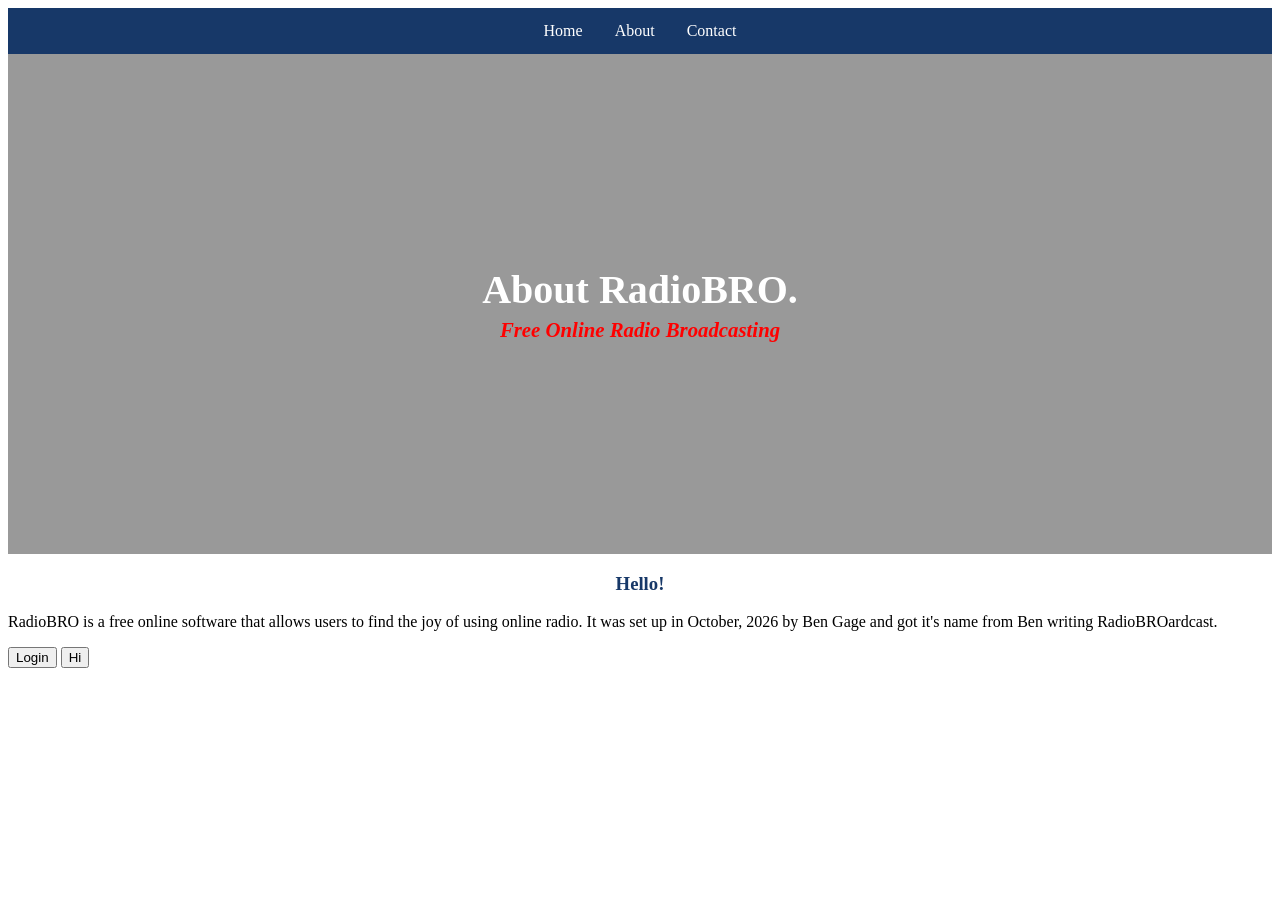
==== about/index.html @ 157279ac "Update site navigation to use clean folder URLs without .html extensions and add about/contact index" ====
<html>
    <head>
        <title>About-RadioBRO</title>
        <link rel="stylesheet" href="../styles.css">
    </head>

    <body>
        <ul>
            <li><a href="../">Home</a></li>
            <li><a href="./">About</a></li>
            <li><a href="../contact/">Contact</a></li>
        </ul>

        <header style="
            position: relative;
            height: 500px;
            overflow: hidden;
            display: flex;
            flex-direction: column;
            align-items: center;
            justify-content: center;
            color: white;
            text-align: center;
        ">
            <video
                autoplay
                muted
                loop
                playsinline
                style="
                    position: absolute;
                    top: 0;
                    left: 0;
                    width: 100%;
                    height: 100%;
                    object-fit: cover;
                    z-index: 0;
                "
            >
                <source src="../untitled design.mp4" type="video/mp4">
                Your browser does not support background video.
            </video>

            <div style="
                position: absolute;
                top: 0;
                left: 0;
                width: 100%;
                height: 100%;
                background: rgba(0, 0, 0, 0.4);
                z-index: 1;
            "></div>

            <h1 style="
                position: relative;
                z-index: 2;
                margin: 0;
                font-size: 2.5rem;
            ">
                About RadioBRO.
            </h1>

            <h2 class="slogan" style="
                position: relative;
                z-index: 2;
                margin: 5px 0 0;
                color: red;
                font-size: 1.3rem;
            ">
                Free Online Radio Broadcasting
            </h2>
        </header>

        <h3 style="
            text-align: center;
            color: #173868
;
        ">
            Hello!
        </h3>
        <p> RadioBRO is a free online software that allows users to find the joy of using online radio. It was set up in October, 2026 by Ben Gage and got it's name from Ben writing RadioBROardcast. </p>
        <button>Login</button>
        <button onclick="alert('Hello')">Hi</button>
    </body>
</html>
---- styles.css ----
ul {
    list-style-type: none;
    margin: 0;
    padding: 0;
    display: flex;
    background-color: #173868;
    justify-content: center;
    }
ul li a {
    display: block;
    color: white;
    text-align: center;
    padding: 14px 16px;
    text-decoration: none;
    }
ul li a:hover {
    background-color: #173900;
    }
h1 {
  font-size: clamp(2.5rem, 8vw, 6rem);
}
.slogan {
  font-size: clamp(1.5rem, 4vw, 2.5rem);
  font-style: italic;
  color: #666;
  margin-top: 0.5rem;
.hero {
  position: relative;
  height: 100px;
  overflow: hidden;
  display: flex;
  align-items: center;
  justify-content: center;
  color: white;
  text-align: center;
}

.hero-video {
  position: absolute;
  inset: 0;
  width: 100%;
  height: 100%;
  object-fit: cover;
  z-index: 0;
}

.hero-overlay {
  position: absolute;
  inset: 0;
  background: rgba(0, 0, 0, 0.4);
  z-index: 1;
}

.hero-content {
  position: relative;
  z-index: 2;
}

.hero h1 {
  margin: 0;
  font-size: 2.5rem;
  line-height: 1;
}

.slogan {
  margin: 0.25rem 0 0;
  font-size: 1.2rem;
}
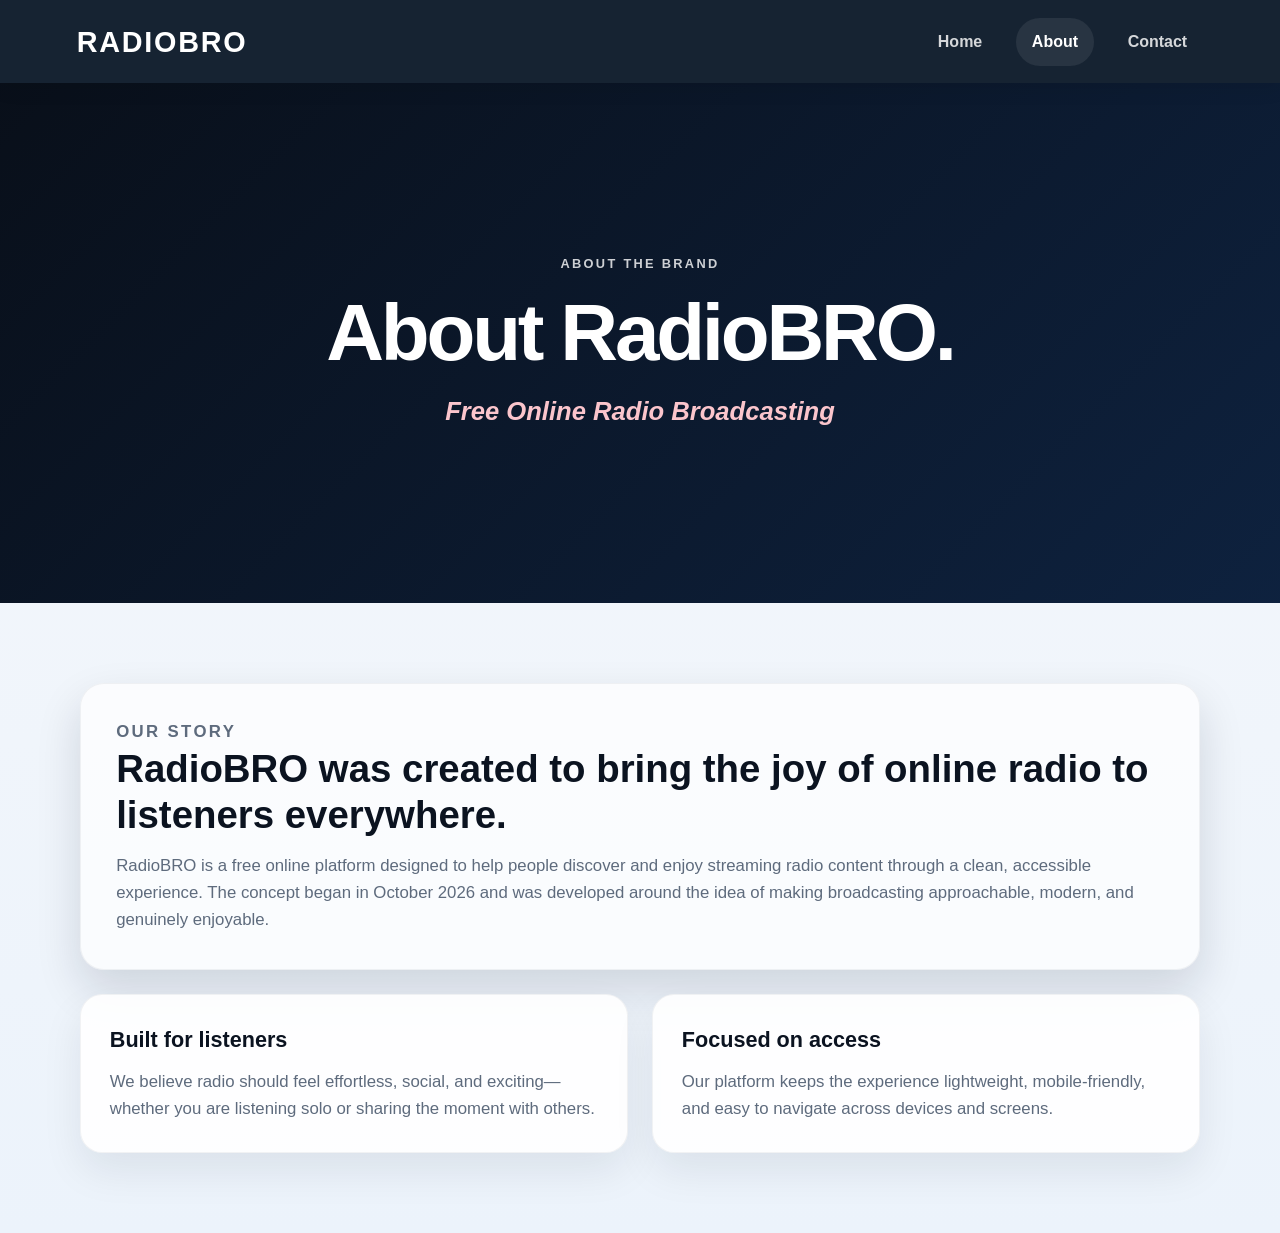
==== commit cdd765a0: "Refresh the site with a polished, modern design for the homepage, about page, and contact page." ====
--- a/about/index.html
+++ b/about/index.html
@@ -1,85 +1,52 @@
-<html>
+<!DOCTYPE html>
+<html lang="en">
     <head>
-        <title>About-RadioBRO</title>
+        <meta charset="UTF-8">
+        <meta name="viewport" content="width=device-width, initial-scale=1.0">
+        <title>About | RadioBRO</title>
         <link rel="stylesheet" href="../styles.css">
     </head>
+    <body>
+        <nav class="topbar">
+            <div class="brand">RadioBRO</div>
+            <div class="nav-links">
+                <a href="../">Home</a>
+                <a class="active" href="./">About</a>
+                <a href="../contact/">Contact</a>
+            </div>
+        </nav>
 
-    <body>
-        <ul>
-            <li><a href="../">Home</a></li>
-            <li><a href="./">About</a></li>
-            <li><a href="../contact/">Contact</a></li>
-        </ul>
-
-        <header style="
-            position: relative;
-            height: 500px;
-            overflow: hidden;
-            display: flex;
-            flex-direction: column;
-            align-items: center;
-            justify-content: center;
-            color: white;
-            text-align: center;
-        ">
-            <video
-                autoplay
-                muted
-                loop
-                playsinline
-                style="
-                    position: absolute;
-                    top: 0;
-                    left: 0;
-                    width: 100%;
-                    height: 100%;
-                    object-fit: cover;
-                    z-index: 0;
-                "
-            >
+        <header class="hero about-hero">
+            <video class="hero-video" autoplay muted loop playsinline>
                 <source src="../untitled design.mp4" type="video/mp4">
-                Your browser does not support background video.
             </video>
-
-            <div style="
-                position: absolute;
-                top: 0;
-                left: 0;
-                width: 100%;
-                height: 100%;
-                background: rgba(0, 0, 0, 0.4);
-                z-index: 1;
-            "></div>
-
-            <h1 style="
-                position: relative;
-                z-index: 2;
-                margin: 0;
-                font-size: 2.5rem;
-            ">
-                About RadioBRO.
-            </h1>
-
-            <h2 class="slogan" style="
-                position: relative;
-                z-index: 2;
-                margin: 5px 0 0;
-                color: red;
-                font-size: 1.3rem;
-            ">
-                Free Online Radio Broadcasting
-            </h2>
+            <div class="hero-overlay"></div>
+            <div class="hero-content">
+                <p class="eyebrow">About the brand</p>
+                <h1>About RadioBRO.</h1>
+                <h2 class="tagline">Free Online Radio Broadcasting</h2>
+            </div>
         </header>
 
-        <h3 style="
-            text-align: center;
-            color: #173868
-;
-        ">
-            Hello!
-        </h3>
-        <p> RadioBRO is a free online software that allows users to find the joy of using online radio. It was set up in October, 2026 by Ben Gage and got it's name from Ben writing RadioBROardcast. </p>
-        <button>Login</button>
-        <button onclick="alert('Hello')">Hi</button>
+        <main class="page-shell">
+            <section class="story-block">
+                <div class="section-copy">
+                    <p class="section-label">Our story</p>
+                    <h3>RadioBRO was created to bring the joy of online radio to listeners everywhere.</h3>
+                </div>
+                <p>RadioBRO is a free online platform designed to help people discover and enjoy streaming radio content through a clean, accessible experience. The concept began in October 2026 and was developed around the idea of making broadcasting approachable, modern, and genuinely enjoyable.</p>
+            </section>
+
+            <section class="feature-grid two-col">
+                <article class="info-card">
+                    <h4>Built for listeners</h4>
+                    <p>We believe radio should feel effortless, social, and exciting—whether you are listening solo or sharing the moment with others.</p>
+                </article>
+                <article class="info-card">
+                    <h4>Focused on access</h4>
+                    <p>Our platform keeps the experience lightweight, mobile-friendly, and easy to navigate across devices and screens.</p>
+                </article>
+            </section>
+        </main>
     </body>
 </html>
--- a/styles.css
+++ b/styles.css
@@ -1,68 +1,709 @@
-ul {
-    list-style-type: none;
+* {
+    box-sizing: border-box;
+}
+
+:root {
+    --navy: #0d1b2a;
+    --navy-soft: #173868;
+    --navy-deep: #0b1320;
+    --accent: #d72638;
+    --accent-dark: #a90f27;
+    --text: #1f2937;
+    --muted: #5e6b7d;
+    --card-bg: rgba(255, 255, 255, 0.9);
+    --white: #ffffff;
+    --shadow: 0 20px 45px rgba(17, 24, 39, 0.14);
+}
+
+html {
+    scroll-behavior: smooth;
+}
+
+body {
     margin: 0;
-    padding: 0;
+    font-family: Arial, Helvetica, sans-serif;
+    color: var(--text);
+    background: linear-gradient(180deg, #f6f8fb 0%, #ecf3fb 100%);
+    line-height: 1.6;
+}
+
+img, video {
+    max-width: 100%;
+    display: block;
+}
+
+a {
+    text-decoration: none;
+}
+
+.topbar {
+    position: sticky;
+    top: 0;
+    z-index: 10;
     display: flex;
-    background-color: #173868;
+    align-items: center;
+    justify-content: space-between;
+    padding: 1.1rem 6vw;
+    background: rgba(13, 27, 42, 0.96);
+    box-shadow: 0 6px 18px rgba(0, 0, 0, 0.08);
+    backdrop-filter: blur(8px);
+}
+
+.brand {
+    font-size: 1.8rem;
+    font-weight: 800;
+    letter-spacing: 0.06em;
+    color: var(--white);
+    text-transform: uppercase;
+}
+
+.nav-links {
+    display: flex;
+    gap: 1.1rem;
+    align-items: center;
+}
+
+.nav-links a {
+    color: rgba(255, 255, 255, 0.82);
+    padding: 0.7rem 1rem;
+    border-radius: 999px;
+    font-weight: 600;
+    transition: all 0.2s ease;
+}
+
+.nav-links a:hover,
+.nav-links a.active {
+    background: rgba(255, 255, 255, 0.08);
+    color: var(--white);
+}
+
+.hero {
+    position: relative;
+    min-height: 520px;
+    display: flex;
+    align-items: center;
     justify-content: center;
+    overflow: hidden;
+    background: #000;
+}
+
+.hero-video {
+    position: absolute;
+    inset: 0;
+    width: 100%;
+    height: 100%;
+    object-fit: cover;
+    filter: brightness(0.55);
+}
+
+.hero-overlay {
+    position: absolute;
+    inset: 0;
+    background: linear-gradient(135deg, rgba(11, 19, 32, 0.8), rgba(23, 56, 104, 0.6));
+}
+
+.hero-content {
+    position: relative;
+    z-index: 2;
+    text-align: center;
+    color: var(--white);
+    padding: 2rem 1.5rem;
+    max-width: 900px;
+}
+
+.eyebrow {
+    margin: 0 0 1rem;
+    text-transform: uppercase;
+    letter-spacing: 0.18em;
+    font-size: 0.8rem;
+    font-weight: 700;
+    color: rgba(255, 255, 255, 0.8);
+}
+
+.hero h1 {
+    margin: 0;
+    font-size: clamp(2.7rem, 7vw, 5rem);
+    line-height: 1.05;
+    letter-spacing: -0.04em;
+}
+
+.tagline {
+    margin: 1rem 0 0;
+    color: #fbc5cc;
+    font-size: clamp(1.2rem, 2vw, 2rem);
+    font-weight: 600;
+    font-style: italic;
+}
+
+.cta-row {
+    display: flex;
+    justify-content: center;
+    gap: 1rem;
+    flex-wrap: wrap;
+    margin-top: 2rem;
+}
+
+.primary-btn,
+.secondary-btn {
+    display: inline-flex;
+    align-items: center;
+    justify-content: center;
+    border-radius: 999px;
+    padding: 0.95rem 1.7rem;
+    font-weight: 700;
+    transition: transform 0.2s ease, box-shadow 0.2s ease;
+}
+
+.primary-btn {
+    background: linear-gradient(135deg, var(--accent), var(--accent-dark));
+    color: var(--white);
+    box-shadow: 0 14px 30px rgba(215, 38, 56, 0.35);
+}
+
+.secondary-btn {
+    background: rgba(255, 255, 255, 0.14);
+    color: var(--white);
+    border: 1px solid rgba(255, 255, 255, 0.25);
+}
+
+.primary-btn:hover,
+.secondary-btn:hover {
+    transform: translateY(-2px);
+}
+
+.page-shell {
+    width: min(1120px, calc(100% - 2rem));
+    margin: 0 auto;
+    padding: 4rem 0 5rem;
+}
+
+.intro-block,
+.story-block,
+.contact-grid {
+    background: rgba(255, 255, 255, 0.7);
+    border: 1px solid rgba(17, 24, 39, 0.05);
+    box-shadow: var(--shadow);
+    border-radius: 24px;
+    padding: 2.2rem;
+}
+
+.section-label {
+    margin: 0 0 0.7rem;
+    color: var(--accent);
+    text-transform: uppercase;
+    letter-spacing: 0.14em;
+    font-size: 0.72rem;
+    font-weight: 800;
+}
+
+.intro-block h3,
+.story-block h3,
+.info-card h3,
+.contact-form-card h3 {
+    margin: 0 0 0.9rem;
+    font-size: clamp(1.7rem, 3vw, 2.5rem);
+    line-height: 1.2;
+    color: var(--navy-deep);
+}
+
+.intro-block p,
+.story-block p,
+.info-card p,
+.contact-form-card p {
+    margin: 0;
+    font-size: 1.05rem;
+    color: var(--muted);
+}
+
+.feature-grid {
+    display: grid;
+    grid-template-columns: repeat(3, minmax(0, 1fr));
+    gap: 1.5rem;
+    margin-top: 2rem;
+}
+
+.feature-card,
+.info-card,
+.contact-form-card {
+    background: var(--card-bg);
+    border-radius: 22px;
+    padding: 1.8rem;
+    border: 1px solid rgba(17, 24, 39, 0.05);
+    box-shadow: 0 18px 40px rgba(15, 23, 42, 0.08);
+}
+
+.feature-card {
+    position: relative;
+    overflow: hidden;
+}
+
+.feature-card::before {
+    content: "";
+    position: absolute;
+    inset: 0 auto auto 0;
+    width: 100%;
+    height: 4px;
+    background: linear-gradient(90deg, var(--accent), #f59aa5);
+}
+
+.feature-icon {
+    width: 54px;
+    height: 54px;
+    border-radius: 16px;
+    display: grid;
+    place-items: center;
+    background: rgba(215, 38, 56, 0.1);
+    color: var(--accent);
+    font-weight: 800;
+    margin-bottom: 1rem;
+}
+
+.feature-card h4,
+.info-card h4 {
+    margin: 0 0 0.7rem;
+    color: var(--navy-deep);
+    font-size: 1.35rem;
+}
+
+.feature-card p,
+.info-card p {
+    margin: 0;
+    color: var(--muted);
+}
+
+.story-block {
+    margin-top: 1rem;
+}
+
+.two-col {
+    grid-template-columns: repeat(2, minmax(0, 1fr));
+    margin-top: 1.5rem;
+}
+
+.contact-grid {
+    display: grid;
+    grid-template-columns: 1.1fr 1fr;
+    gap: 1.5rem;
+}
+
+.contact-form-card {
+    display: flex;
+    flex-direction: column;
+    gap: 1rem;
+}
+
+.contact-form-card label {
+    display: flex;
+    flex-direction: column;
+    gap: 0.45rem;
+    font-weight: 600;
+    color: var(--navy-deep);
+}
+
+.contact-form-card input,
+.contact-form-card textarea {
+    width: 100%;
+    padding: 0.9rem 1rem;
+    border-radius: 14px;
+    border: 1px solid rgba(15, 23, 42, 0.12);
+    background: #f8fafc;
+    color: var(--text);
+    font: inherit;
+}
+
+.contact-form-card textarea {
+    min-height: 140px;
+    resize: vertical;
+}
+
+@media (max-width: 820px) {
+    .topbar {
+        flex-direction: column;
+        gap: 0.9rem;
+        padding-top: 1rem;
+        padding-bottom: 1rem;
     }
-ul li a {
-    display: block;
-    color: white;
-    text-align: center;
-    padding: 14px 16px;
-    text-decoration: none;
+
+    .feature-grid,
+    .two-col,
+    .contact-grid {
+        grid-template-columns: 1fr;
     }
-ul li a:hover {
-    background-color: #173900;
+}
+
+@media (max-width: 540px) {
+    .nav-links {
+        flex-wrap: wrap;
+        justify-content: center;
     }
-h1 {
-  font-size: clamp(2.5rem, 8vw, 6rem);
-}
-.slogan {
-  font-size: clamp(1.5rem, 4vw, 2.5rem);
-  font-style: italic;
-  color: #666;
-  margin-top: 0.5rem;
-.hero {
-  position: relative;
-  height: 100px;
-  overflow: hidden;
-  display: flex;
-  align-items: center;
-  justify-content: center;
-  color: white;
-  text-align: center;
-}
-
-.hero-video {
-  position: absolute;
-  inset: 0;
-  width: 100%;
-  height: 100%;
-  object-fit: cover;
-  z-index: 0;
-}
-
-.hero-overlay {
-  position: absolute;
-  inset: 0;
-  background: rgba(0, 0, 0, 0.4);
-  z-index: 1;
-}
-
-.hero-content {
-  position: relative;
-  z-index: 2;
-}
-
-.hero h1 {
-  margin: 0;
-  font-size: 2.5rem;
-  line-height: 1;
-}
-
-.slogan {
-  margin: 0.25rem 0 0;
-  font-size: 1.2rem;
-}+
+    .hero {
+        min-height: 440px;
+    }
+
+    .page-shell {
+        width: min(100% - 1rem, 1120px);
+        padding-top: 2.5rem;
+    }
+
+    .intro-block,
+    .story-block,
+    .contact-grid {
+        padding: 1.4rem;
+    }
+}
+
+
+
+
+
+
+
+
+
+
+
+
+
+
+
+
+
+
+
+
+
+
+
+
+
+
+
+
+
+
+
+
+
+
+
+
+
+
+
+
+
+
+
+
+
+
+
+
+
+
+
+
+
+
+
+
+
+
+
+
+
+
+
+
+
+
+
+
+
+
+
+
+
+
+
+
+
+
+
+
+
+
+
+
+
+
+
+
+
+
+
+
+
+
+
+
+
+
+
+
+
+
+
+
+
+
+
+
+
+
+
+
+
+
+
+
+
+
+
+
+
+
+
+
+
+
+
+
+
+
+
+
+
+
+
+
+
+
+
+
+
+
+
+
+
+
+
+
+
+
+
+
+
+
+
+
+
+
+
+
+
+
+
+
+
+
+
+
+
+
+
+
+
+
+
+
+
+
+
+
+
+
+
+
+
+
+
+
+
+
+
+
+
+
+
+
+
+
+
+
+
+
+
+
+
+
+
+
+
+
+
+
+
+
+
+
+
+
+
+
+
+
+
+
+
+
+
+
+
+
+
+
+
+
+
+
+
+
+
+
+
+
+
+
+
+
+
+
+
+
+
+
+
+
+
+
+
+
+
+
+
+
+
+
+
+
+
+
+
+
+
+
+
+
+
+
+
+
+
+
+
+
+
+
+
+
+
+
+
+
+
+
+
+
+
+
+
+
+
+
+
+
+
+
+
+
+
+
+
+
+
+
+
+
+
+
+
+
+
+
+
+
+
+
+
+
+
+
+
+
+
+
+
+
+
+
+
+
+
+
+
+
+
+
+
+
+
+
+
+
+
+
+
+
+
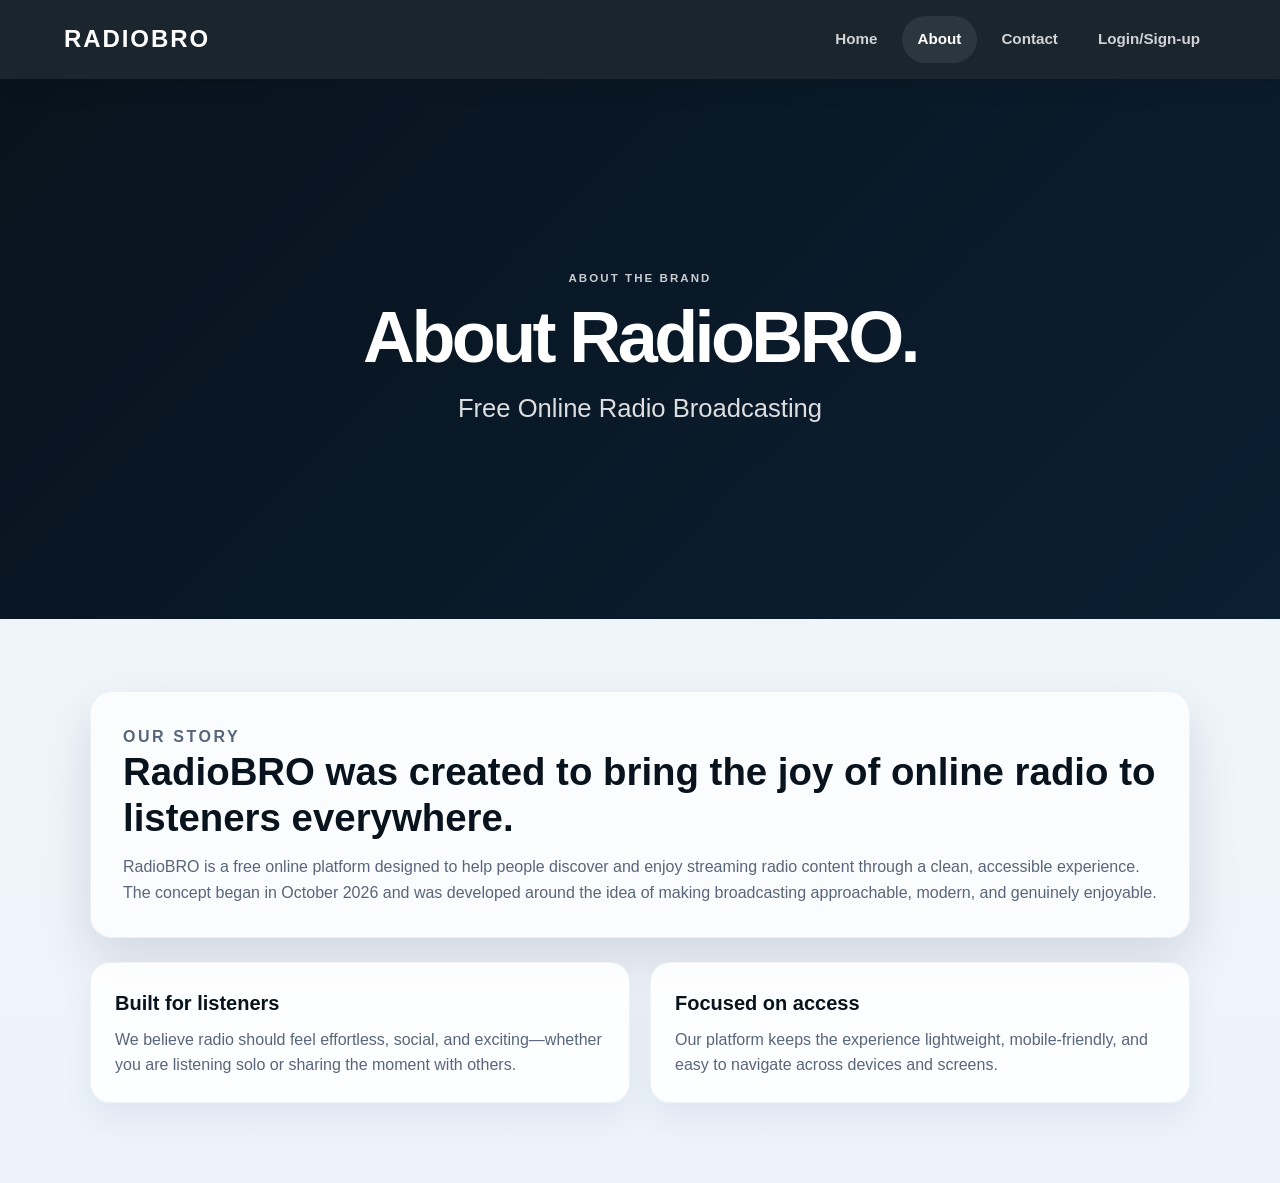
==== commit fa8ea2e8: "Add Login/Sign-up link to About page" ====
--- a/about/index.html
+++ b/about/index.html
@@ -13,6 +13,7 @@
                 <a href="../">Home</a>
                 <a class="active" href="./">About</a>
                 <a href="../contact/">Contact</a>
+                <a href='/login/'>Login/Sign-up</a>
             </div>
         </nav>
 
--- a/styles.css
+++ b/styles.css
@@ -5,14 +5,14 @@
 :root {
     --navy: #0d1b2a;
     --navy-soft: #173868;
-    --navy-deep: #0b1320;
+    --navy-deep: #08131d;
     --accent: #d72638;
-    --accent-dark: #a90f27;
-    --text: #1f2937;
-    --muted: #5e6b7d;
-    --card-bg: rgba(255, 255, 255, 0.9);
+    --accent-dark: #a3122c;
+    --text: #1d2430;
+    --muted: #59657a;
+    --card-bg: rgba(255, 255, 255, 0.88);
     --white: #ffffff;
-    --shadow: 0 20px 45px rgba(17, 24, 39, 0.14);
+    --shadow: 0 22px 50px rgba(8, 19, 29, 0.12);
 }
 
 html {
@@ -23,7 +23,7 @@
     margin: 0;
     font-family: Arial, Helvetica, sans-serif;
     color: var(--text);
-    background: linear-gradient(180deg, #f6f8fb 0%, #ecf3fb 100%);
+    background: linear-gradient(180deg, #f5f7fb 0%, #edf3fb 100%);
     line-height: 1.6;
 }
 
@@ -39,34 +39,35 @@
 .topbar {
     position: sticky;
     top: 0;
-    z-index: 10;
+    z-index: 20;
     display: flex;
     align-items: center;
     justify-content: space-between;
-    padding: 1.1rem 6vw;
-    background: rgba(13, 27, 42, 0.96);
-    box-shadow: 0 6px 18px rgba(0, 0, 0, 0.08);
+    padding: 1rem 5vw;
+    background: rgba(8, 19, 29, 0.92);
+    box-shadow: 0 8px 22px rgba(0, 0, 0, 0.08);
     backdrop-filter: blur(8px);
 }
 
 .brand {
-    font-size: 1.8rem;
+    font-size: 1.5rem;
     font-weight: 800;
-    letter-spacing: 0.06em;
+    letter-spacing: 0.08em;
     color: var(--white);
     text-transform: uppercase;
 }
 
 .nav-links {
     display: flex;
-    gap: 1.1rem;
     align-items: center;
+    gap: 0.5rem;
 }
 
 .nav-links a {
-    color: rgba(255, 255, 255, 0.82);
+    color: rgba(255, 255, 255, 0.8);
     padding: 0.7rem 1rem;
     border-radius: 999px;
+    font-size: 0.95rem;
     font-weight: 600;
     transition: all 0.2s ease;
 }
@@ -79,12 +80,12 @@
 
 .hero {
     position: relative;
-    min-height: 520px;
+    min-height: 540px;
     display: flex;
     align-items: center;
     justify-content: center;
     overflow: hidden;
-    background: #000;
+    background: var(--navy-deep);
 }
 
 .hero-video {
@@ -93,54 +94,56 @@
     width: 100%;
     height: 100%;
     object-fit: cover;
-    filter: brightness(0.55);
+    filter: brightness(0.42) saturate(0.8);
+    transform: scale(1.06);
 }
 
 .hero-overlay {
     position: absolute;
     inset: 0;
-    background: linear-gradient(135deg, rgba(11, 19, 32, 0.8), rgba(23, 56, 104, 0.6));
+    background: linear-gradient(135deg, rgba(8, 19, 29, 0.72), rgba(15, 42, 70, 0.52));
 }
 
 .hero-content {
     position: relative;
     z-index: 2;
+    max-width: 760px;
+    padding: 2rem 1.25rem;
     text-align: center;
     color: var(--white);
-    padding: 2rem 1.5rem;
-    max-width: 900px;
 }
 
 .eyebrow {
-    margin: 0 0 1rem;
+    margin: 0 0 0.75rem;
     text-transform: uppercase;
     letter-spacing: 0.18em;
-    font-size: 0.8rem;
+    font-size: 0.72rem;
     font-weight: 700;
-    color: rgba(255, 255, 255, 0.8);
+    color: rgba(255, 255, 255, 0.78);
 }
 
 .hero h1 {
     margin: 0;
-    font-size: clamp(2.7rem, 7vw, 5rem);
-    line-height: 1.05;
-    letter-spacing: -0.04em;
+    font-size: clamp(2.4rem, 6vw, 4.5rem);
+    line-height: 1.06;
+    letter-spacing: -0.05em;
+    font-weight: 800;
 }
 
 .tagline {
-    margin: 1rem 0 0;
-    color: #fbc5cc;
-    font-size: clamp(1.2rem, 2vw, 2rem);
-    font-weight: 600;
-    font-style: italic;
+    margin: 0.75rem 0 0;
+    color: rgba(255, 255, 255, 0.86);
+    font-size: clamp(1.1rem, 2vw, 1.7rem);
+    font-weight: 500;
+    font-style: normal;
 }
 
 .cta-row {
     display: flex;
     justify-content: center;
-    gap: 1rem;
+    gap: 0.9rem;
     flex-wrap: wrap;
-    margin-top: 2rem;
+    margin-top: 1.8rem;
 }
 
 .primary-btn,
@@ -149,7 +152,7 @@
     align-items: center;
     justify-content: center;
     border-radius: 999px;
-    padding: 0.95rem 1.7rem;
+    padding: 0.9rem 1.5rem;
     font-weight: 700;
     transition: transform 0.2s ease, box-shadow 0.2s ease;
 }
@@ -157,13 +160,13 @@
 .primary-btn {
     background: linear-gradient(135deg, var(--accent), var(--accent-dark));
     color: var(--white);
-    box-shadow: 0 14px 30px rgba(215, 38, 56, 0.35);
+    box-shadow: 0 12px 24px rgba(215, 38, 56, 0.28);
 }
 
 .secondary-btn {
-    background: rgba(255, 255, 255, 0.14);
-    color: var(--white);
-    border: 1px solid rgba(255, 255, 255, 0.25);
+    background: rgba(255, 255, 255, 0.1);
+    border: 1px solid rgba(255, 255, 255, 0.28);
+    color: var(--white);
 }
 
 .primary-btn:hover,
@@ -172,9 +175,9 @@
 }
 
 .page-shell {
-    width: min(1120px, calc(100% - 2rem));
+    width: min(1100px, calc(100% - 2rem));
     margin: 0 auto;
-    padding: 4rem 0 5rem;
+    padding: 3.5rem 0 5rem;
 }
 
 .intro-block,
@@ -182,17 +185,17 @@
 .contact-grid {
     background: rgba(255, 255, 255, 0.7);
     border: 1px solid rgba(17, 24, 39, 0.05);
+    border-radius: 22px;
     box-shadow: var(--shadow);
-    border-radius: 24px;
-    padding: 2.2rem;
+    padding: 2rem;
 }
 
 .section-label {
-    margin: 0 0 0.7rem;
+    margin: 0 0 0.6rem;
+    font-size: 0.74rem;
+    letter-spacing: 0.16em;
+    text-transform: uppercase;
     color: var(--accent);
-    text-transform: uppercase;
-    letter-spacing: 0.14em;
-    font-size: 0.72rem;
     font-weight: 800;
 }
 
@@ -200,7 +203,7 @@
 .story-block h3,
 .info-card h3,
 .contact-form-card h3 {
-    margin: 0 0 0.9rem;
+    margin: 0 0 0.8rem;
     font-size: clamp(1.7rem, 3vw, 2.5rem);
     line-height: 1.2;
     color: var(--navy-deep);
@@ -211,14 +214,14 @@
 .info-card p,
 .contact-form-card p {
     margin: 0;
-    font-size: 1.05rem;
+    font-size: 1rem;
     color: var(--muted);
 }
 
 .feature-grid {
     display: grid;
     grid-template-columns: repeat(3, minmax(0, 1fr));
-    gap: 1.5rem;
+    gap: 1.25rem;
     margin-top: 2rem;
 }
 
@@ -226,10 +229,10 @@
 .info-card,
 .contact-form-card {
     background: var(--card-bg);
-    border-radius: 22px;
-    padding: 1.8rem;
     border: 1px solid rgba(17, 24, 39, 0.05);
-    box-shadow: 0 18px 40px rgba(15, 23, 42, 0.08);
+    border-radius: 20px;
+    padding: 1.5rem;
+    box-shadow: 0 16px 32px rgba(15, 23, 42, 0.06);
 }
 
 .feature-card {
@@ -243,26 +246,26 @@
     inset: 0 auto auto 0;
     width: 100%;
     height: 4px;
-    background: linear-gradient(90deg, var(--accent), #f59aa5);
+    background: linear-gradient(90deg, var(--accent), #f7b0b9);
 }
 
 .feature-icon {
-    width: 54px;
-    height: 54px;
-    border-radius: 16px;
+    width: 48px;
+    height: 48px;
+    border-radius: 14px;
     display: grid;
     place-items: center;
     background: rgba(215, 38, 56, 0.1);
     color: var(--accent);
     font-weight: 800;
-    margin-bottom: 1rem;
+    margin-bottom: 0.9rem;
 }
 
 .feature-card h4,
 .info-card h4 {
-    margin: 0 0 0.7rem;
+    margin: 0 0 0.45rem;
     color: var(--navy-deep);
-    font-size: 1.35rem;
+    font-size: 1.25rem;
 }
 
 .feature-card p,
@@ -295,38 +298,203 @@
 .contact-form-card label {
     display: flex;
     flex-direction: column;
-    gap: 0.45rem;
+    gap: 0.4rem;
+    color: var(--navy-deep);
     font-weight: 600;
-    color: var(--navy-deep);
 }
 
 .contact-form-card input,
 .contact-form-card textarea {
     width: 100%;
     padding: 0.9rem 1rem;
+    border: 1px solid rgba(15, 23, 42, 0.12);
+    border-radius: 12px;
+    background: #f8fafc;
+    color: var(--text);
+    font: inherit;
+}
+
+.contact-form-card textarea {
+    min-height: 130px;
+    resize: vertical;
+}
+
+.auth-page {
+    min-height: calc(100vh - 82px);
+    display: grid;
+    place-items: center;
+    padding: 4rem 1rem;
+}
+
+.auth-shell {
+    width: min(1100px, 100%);
+    display: grid;
+    grid-template-columns: 1.1fr 0.9fr;
+    gap: 2rem;
+    align-items: stretch;
+}
+
+.auth-panel {
+    background: rgba(255, 255, 255, 0.82);
+    border: 1px solid rgba(17, 24, 39, 0.05);
+    border-radius: 24px;
+    box-shadow: var(--shadow);
+    padding: 2rem;
+}
+
+.auth-copy {
+    display: flex;
+    flex-direction: column;
+    justify-content: center;
+    background: linear-gradient(160deg, rgba(8, 19, 29, 0.96), rgba(16, 38, 66, 0.9));
+    color: var(--white);
+}
+
+.auth-copy .section-label {
+    color: #f9b0ba;
+}
+
+.auth-copy h1 {
+    margin: 0 0 1rem;
+    font-size: clamp(2.2rem, 4vw, 3.3rem);
+    line-height: 1.08;
+    letter-spacing: -0.04em;
+    color: var(--white);
+}
+
+.auth-copy p {
+    margin: 0;
+    color: rgba(255, 255, 255, 0.82);
+    font-size: 1.03rem;
+}
+
+.auth-list {
+    list-style: none;
+    padding: 0;
+    margin: 1.5rem 0 0;
+    display: grid;
+    gap: 0.8rem;
+}
+
+.auth-list li {
+    position: relative;
+    padding-left: 1.5rem;
+    color: rgba(255, 255, 255, 0.8);
+}
+
+.auth-list li::before {
+    content: "•";
+    position: absolute;
+    left: 0;
+    top: 0;
+    color: #ffbdc5;
+    font-size: 1.4rem;
+    line-height: 1;
+}
+
+.auth-card {
+    display: flex;
+    flex-direction: column;
+}
+
+.auth-tabs {
+    display: grid;
+    grid-template-columns: 1fr 1fr;
+    gap: 0.5rem;
+    background: #eef3f9;
     border-radius: 14px;
+    padding: 0.35rem;
+    margin-bottom: 1.25rem;
+}
+
+.tab {
+    border: 0;
+    background: transparent;
+    padding: 0.75rem 1rem;
+    border-radius: 10px;
+    font: inherit;
+    font-weight: 700;
+    color: var(--muted);
+    cursor: pointer;
+}
+
+.tab.is-active {
+    background: var(--white);
+    color: var(--navy-deep);
+    box-shadow: 0 8px 22px rgba(15, 23, 42, 0.08);
+}
+
+.auth-form {
+    display: none;
+    flex-direction: column;
+    gap: 1rem;
+}
+
+.auth-form.is-visible {
+    display: flex;
+}
+
+.field-group {
+    display: flex;
+    flex-direction: column;
+    gap: 0.45rem;
+}
+
+.field-group label {
+    font-weight: 700;
+    color: var(--navy-deep);
+}
+
+.auth-form input {
+    width: 100%;
+    padding: 0.9rem 1rem;
+    border-radius: 12px;
     border: 1px solid rgba(15, 23, 42, 0.12);
     background: #f8fafc;
     color: var(--text);
     font: inherit;
 }
 
-.contact-form-card textarea {
-    min-height: 140px;
-    resize: vertical;
+.auth-form button {
+    border: none;
+    cursor: pointer;
+    margin-top: 0.5rem;
+}
+
+.auth-meta {
+    display: flex;
+    justify-content: space-between;
+    align-items: center;
+    gap: 1rem;
+    font-size: 0.9rem;
+    color: var(--muted);
+}
+
+.auth-meta a,
+.auth-switch a {
+    color: var(--accent);
+    font-weight: 700;
+}
+
+.auth-switch {
+    margin-top: 0.75rem;
+    text-align: center;
+    color: var(--muted);
+    font-size: 0.94rem;
 }
 
 @media (max-width: 820px) {
     .topbar {
         flex-direction: column;
-        gap: 0.9rem;
+        gap: 0.8rem;
         padding-top: 1rem;
         padding-bottom: 1rem;
     }
 
     .feature-grid,
     .two-col,
-    .contact-grid {
+    .contact-grid,
+    .auth-shell {
         grid-template-columns: 1fr;
     }
 }
@@ -338,372 +506,18 @@
     }
 
     .hero {
-        min-height: 440px;
+        min-height: 420px;
     }
 
     .page-shell {
-        width: min(100% - 1rem, 1120px);
+        width: min(100% - 1rem, 1100px);
         padding-top: 2.5rem;
     }
 
     .intro-block,
     .story-block,
-    .contact-grid {
-        padding: 1.4rem;
+    .contact-grid,
+    .auth-panel {
+        padding: 1.25rem;
     }
 }
-
-
-
-
-
-
-
-
-
-
-
-
-
-
-
-
-
-
-
-
-
-
-
-
-
-
-
-
-
-
-
-
-
-
-
-
-
-
-
-
-
-
-
-
-
-
-
-
-
-
-
-
-
-
-
-
-
-
-
-
-
-
-
-
-
-
-
-
-
-
-
-
-
-
-
-
-
-
-
-
-
-
-
-
-
-
-
-
-
-
-
-
-
-
-
-
-
-
-
-
-
-
-
-
-
-
-
-
-
-
-
-
-
-
-
-
-
-
-
-
-
-
-
-
-
-
-
-
-
-
-
-
-
-
-
-
-
-
-
-
-
-
-
-
-
-
-
-
-
-
-
-
-
-
-
-
-
-
-
-
-
-
-
-
-
-
-
-
-
-
-
-
-
-
-
-
-
-
-
-
-
-
-
-
-
-
-
-
-
-
-
-
-
-
-
-
-
-
-
-
-
-
-
-
-
-
-
-
-
-
-
-
-
-
-
-
-
-
-
-
-
-
-
-
-
-
-
-
-
-
-
-
-
-
-
-
-
-
-
-
-
-
-
-
-
-
-
-
-
-
-
-
-
-
-
-
-
-
-
-
-
-
-
-
-
-
-
-
-
-
-
-
-
-
-
-
-
-
-
-
-
-
-
-
-
-
-
-
-
-
-
-
-
-
-
-
-
-
-
-
-
-
-
-
-
-
-
-
-
-
-
-
-
-
-
-
-
-
-
-
-
-
-
-
-
-
-
-
-
-
-
-
-
-
-
-
-
-
-
-
-
-
-
-
-
-
-
-
-
-
-
-
-
-
-
